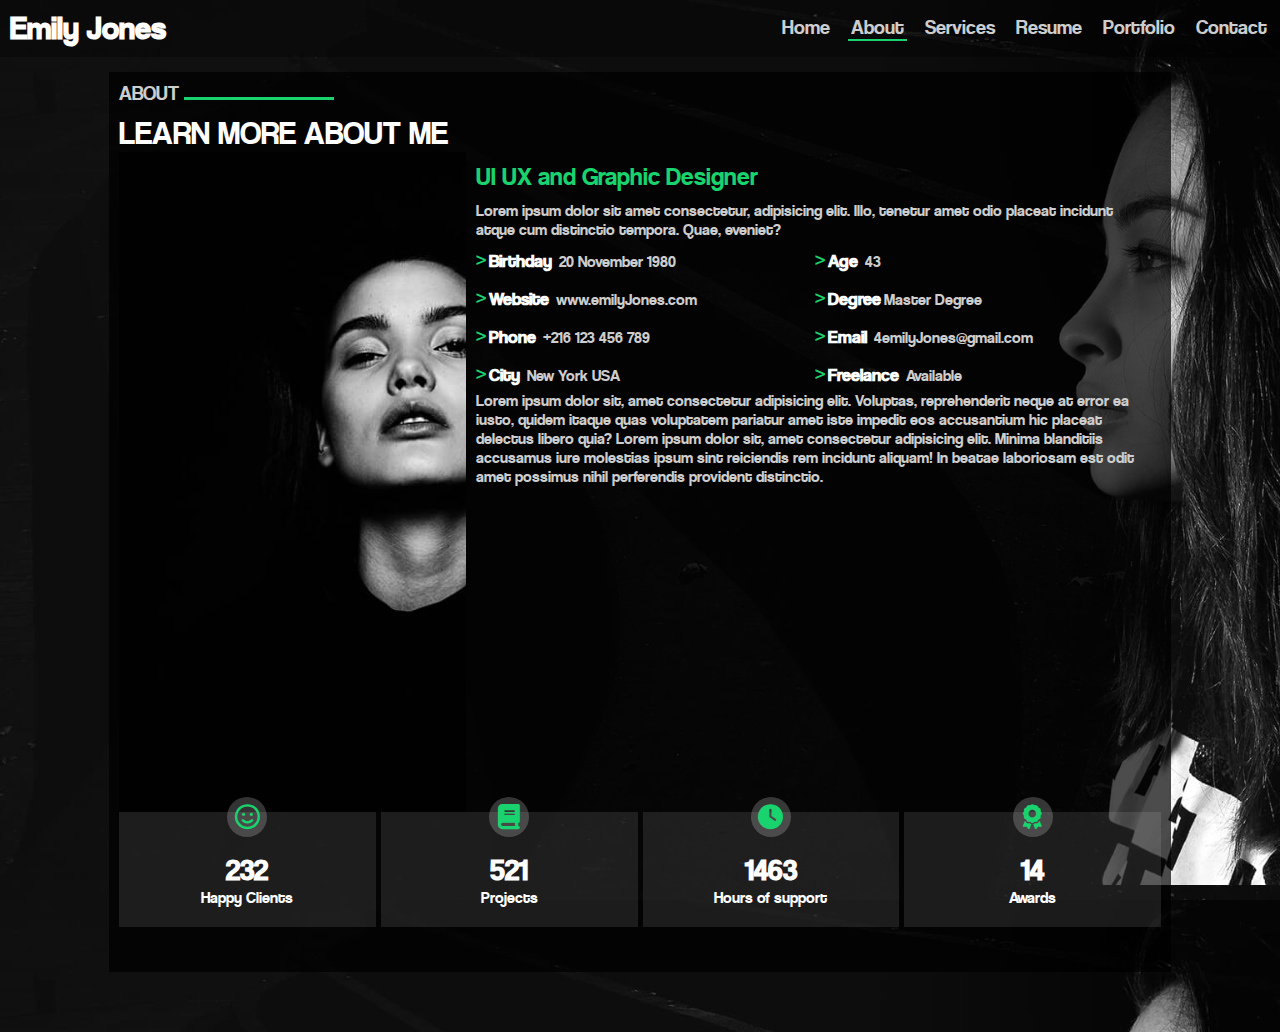
==== about.html @ 3c29d018 "adding about page" ====
<html lang="en">
<head>
    <meta charset="UTF-8">
    <meta name="viewport" content="width=device-width, initial-scale=1.0">
    <title>About Me</title>
    <link rel="stylesheet" href="./styles/about.css">
    <link rel="stylesheet" href="https://cdnjs.cloudflare.com/ajax/libs/font-awesome/6.4.2/css/all.min.css">

</head>
<body>
    <div class="navbar">
        <div class="navbarTitle">
            Emily Jones
        </div>
        <div class="navbarItems">
            <ul class="menuItems">
                <li class="navbarItem"><a href="#">Home</a></li>
                <li class="navbarItem active"><a href="#">About</a></li>
                <li class="navbarItem"><a href="#">Services</a></li>
                <li class="navbarItem"><a href="#">Resume</a></li>
                <li class="navbarItem"><a href="#">Portfolio</a></li>
                <li class="navbarItem" ><a href="#">Contact</a></li>
            </ul>
        </div>
    </div>
    <div class="container">
        <div class="content">
            <div class="contentTitle">
                <div class="about">
                    <p>About</p>
                    <div class="hrLine"></div>
                </div>
                <div class="aboutMe">Learn More About Me</div>
            </div>
            <div class="contentBody">
                <div class="personalImage"></div>
                <div class="personalInformations">
                    <p>UI UX and Graphic Designer</p>
                    <p>Lorem ipsum dolor sit amet consectetur, adipisicing elit. Illo, tenetur amet odio placeat incidunt atque cum distinctio tempora. Quae, eveniet?</p>
                    <div class="informations">
                        <div class="birthday">
                            <span class="icon">&gt;</span><span class="desc">Birthday</span> 20 November 1980
                        </div>
                        <div class="age">
                            <span class="icon">&gt;</span><span class="desc">Age</span> 43
                        </div>
                        <div class="website">
                            <span class="icon">&gt;</span><span class="desc">Website</span> www.emilyJones.com
                        </div>
                        <div class="degree">
                            <span class="icon">&gt;</span><span class="desc">Degree</span>Master Degree
                        </div>
                        <div class="phone">
                            <span class="icon">&gt;</span><span class="desc">Phone</span> +216 123 456 789 
                        </div>
                        <div class="email">
                            <span class="icon">&gt;</span><span class="desc">Email</span> 4emilyJones@gmail.com
                        </div>
                        <div class="city">
                            <span class="icon">&gt;</span><span class="desc">City</span> New York USA
                        </div>
                        <div class="freelance">
                            <span class="icon">&gt;</span><span class="desc">Freelance</span> Available
                        </div>
                    </div>
                    <p>Lorem ipsum dolor sit, amet consectetur adipisicing elit. Voluptas, reprehenderit neque at error ea iusto, quidem itaque quas voluptatem pariatur amet iste impedit eos accusantium hic placeat delectus libero quia?
                        Lorem ipsum dolor sit, amet consectetur adipisicing elit. Minima blanditiis accusamus iure molestias ipsum sint reiciendis rem incidunt aliquam! In beatae laboriosam est odit amet possimus nihil perferendis provident distinctio.
                    </p>
                </div>
                <div class="dataBoxes">
                    <div class="box">
                        <div class="boxIcon">
                            <div><i class=" faIcon fa-regular fa-face-smile"></i></div>
                        </div>
                   
                            <div class="boxtitle">232</div>
                            <div class="boxDescription">Happy Clients</div>
                        
                     
                    </div>
                    <div class="box">
                        <div class="boxIcon">
                            <div><i class=" faIcon fa-solid fa-book"></i></div>
                        </div>
                   
                            <div class="boxtitle">521</div>
                            <div class="boxDescription">Projects</div>
                        
                     
                    </div>
                    <div class="box">
                        <div class="boxIcon">
                            <div><i class=" faIcon fa-solid fa-clock"></i></div>
                        </div>
                   
                            <div class="boxtitle">1463</div>
                            <div class="boxDescription">Hours of support</div>
                        
                     
                    </div>
                    <div class="box">
                        <div class="boxIcon">
                            <div><i class=" faIcon fa-solid fa-award"></i></div>
                        </div>
                   
                            <div class="boxtitle">14</div>
                            <div class="boxDescription">Awards</div>
                        
                     
                    </div>
                </div>
            </div>
        </div>
    </div>
</body>
</html>
---- styles/about.css ----
@font-face {
    font-family:'Coolvetica' ;
    src: url("../assets/fonts/coolvetica/coolvetica_compressed_hv-webfont.woff");
    src: url("../assets/fonts/coolvetica/coolvetica_rg-webfont.woff2");
}
:root{
    --blackColor:rgba(0,0,0,0.3);
    --grayColor:rgb(205, 205, 205);
    --greenColor:#18D36E;
    --fontSize1:32px;
    --fontSize2:25px;
    --paragraphFont:20px;
    --fontPrincipal:"Coolvetica";
    --backgroundImage: url("../assets/img/bg.jpg");
    --personalImage:url("../assets/img/me.jpg")
}
body{
    background-image:var(--backgroundImage);
    background-size: cover;
    font-family: var(--fontPrincipal);
}

*
{
    margin: 0;
    padding: 0;
    box-sizing: border-box;
    font-family:var(--fontPrincipal);
}
.navbar
{
background-color: var(--blackColor);
color: var(--grayColor);
display: flex;
justify-content: space-between;
padding: 10px;
align-items: center;
}

    .navbarTitle
    {
        font-size: var(--fontSize1);
        font-weight: bold;
        font-family:var(--fontPrincipal);
        color: white;
    }
    .menuItems
    {
        display: flex;
        list-style: none;
        column-gap: 15px;
        
    }
        a
        {
            color: var(--grayColor);
            text-decoration: none;
            font-size:var(--paragraphFont);
            padding: 3px;
        }
        .active
        {
            border-bottom: 2px solid var(--greenColor);
            color: white ;
        }
.container
{
    width: 100%;
    height: 92.2vh;
   display: flex;
   justify-content: center;
   padding: 15px;
   padding-bottom: 0;
}
    .content
    {
        width: 85%;
        height: 100vh;
        background-color:rgba(0,0,0,0.7);
        padding: 10px;
    }
        .contentTitle
        {
            color: var(--grayColor);
            text-transform: uppercase;
        }
            .about
            {
                font-size: var(--paragraphFont);
                display: flex;
                align-items: baseline;
            }
            .hrLine
            {
                width: 150px;
                height: 3px;
                background-color: var(--greenColor);
                margin-left: 5px;
            }
            .aboutMe
            {
                font-size: var(--fontSize1);
                margin-top: 10px;
                color: #FFF;
            }
    .contentBody
    {
        display: grid;
        width: 100%;
        height: 100%;
        grid-template-areas:
        "personalImage personalInformations"
        "dataBoxes dataBoxes"
        ;
        grid-template-columns: 1fr 2fr;
        grid-template-rows: 3fr 1fr;
        
    }
        .personalImage
        {
            grid-area: personalImage;
            background-image: var(--personalImage);
            background-size: cover;
        }
        .personalInformations
        {
            grid-area:personalInformations ;
            color: var(--grayColor);
            padding: 10px;
        }
            .personalInformations p:first-child
            {
                font-size: var(--fontSize2);
                color: var(--greenColor);
            }
            .personalInformations p:nth-child(2)
            {
                margin-top: 10px;
            }
                .informations
                {
                    display: grid;
                    grid-template-areas: 
                    "birthday age"
                    "website degree"
                    "phone email"
                    "city freelance"
                    ;
                    row-gap: 15px;
                    margin-top: 10px;
                }
                .birthday
                {
                    grid-area: birthday;
                }
                .age{
                    grid-area: age;
                }
                .website
                {
                    grid-area: website;
                }
                .degree
                {
                    grid-area: degree;
                }
                .phone
                {
                    grid-area: phone;
                }
                .email
                {
                    grid-area: email;
                }
                .city
                {
                    grid-area: city;
                }
                .freelance
                {
                    grid-area:freelance;
                }
                    .icon
                    {
                        color: var(--greenColor);
                        font-size: var(--paragraphFont);
                    }
                    .desc
                    {
                        font-weight: bold;
                        color: white;
                        margin: 0 3px 0 3px;
                        font-size: 18px;
                    }
            .personalInformations p:last-child
            {
            margin-top: 5px;
            }
        .dataBoxes
        {
            grid-area: dataBoxes;
            display: grid;
            grid-template-areas: 
            "box1 box2 box3 box4";
            grid-template-columns:1fr 1fr 1fr 1fr ;
           column-gap: 5px;
            
        }
            .box 
            { 
                background-color:rgba(255,255,255,0.1 );
                padding: 10px;
                color: white;
                display: flex;
                flex-direction: column;
                align-items: center;
                height: fit-content;
            }
                .boxTitle
                {
                    font-size: 30px;
                    font-weight: bold;
                }
                .boxIcon
                {
                    color: var(--greenColor);
                    font-size: 25px;
                    width: 40px;
                   height: 40px;
                   border-radius: 50%;
                    background-color: rgba(255,255,255,0.2);
                   display: flex;
                   justify-content: center;
                   align-items: center;
                } 
                .boxIcon
                {
                    position: relative;
                    bottom: 25px; 
                }
                .boxDescription,.boxtitle
                {
                    position: relative;
                    bottom: 10px;
                }
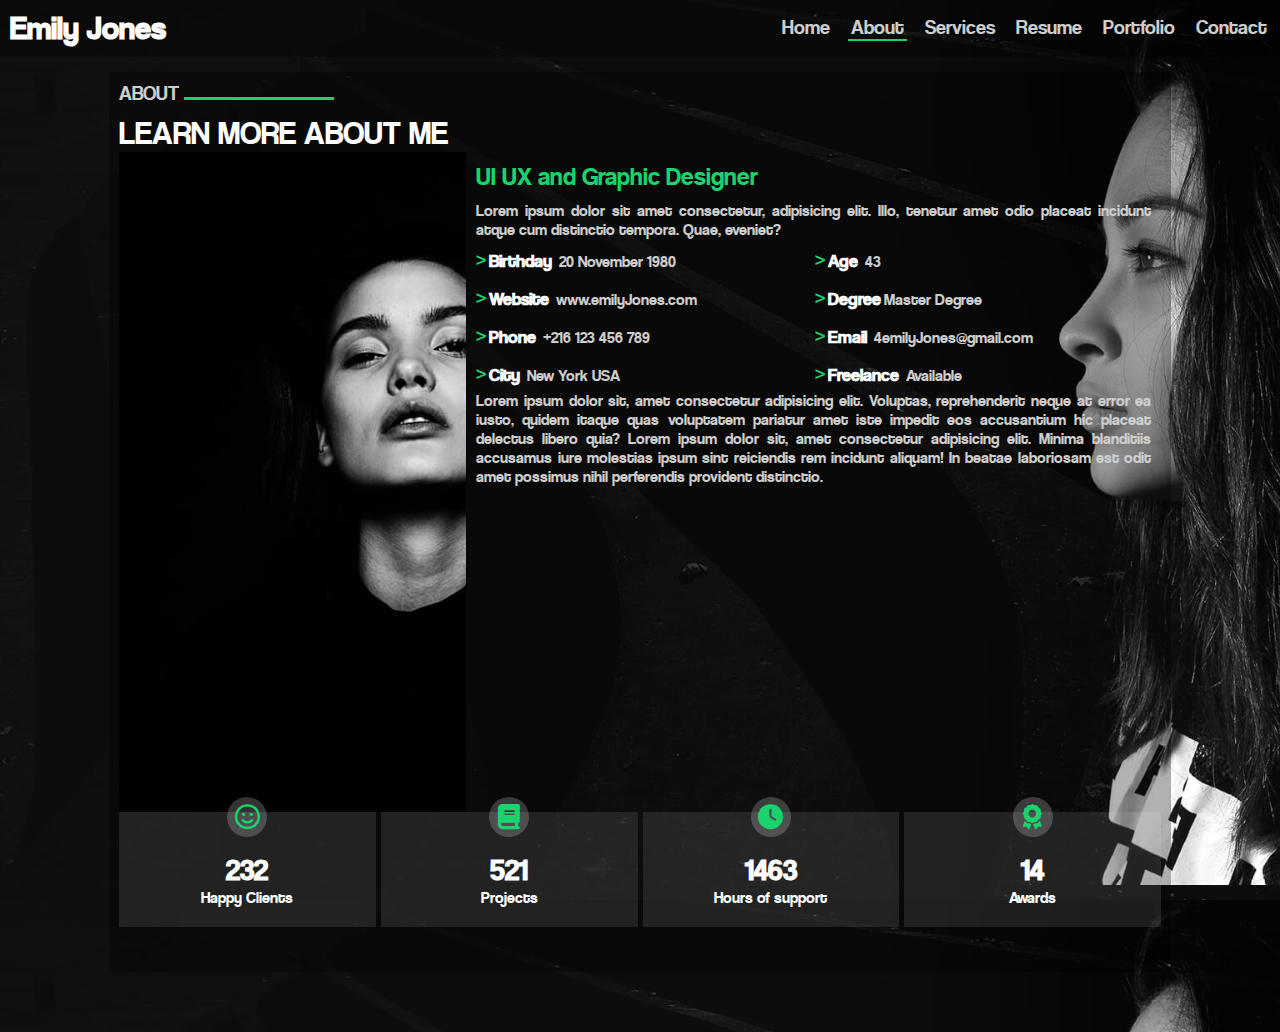
==== commit 16662937: "adding media query" ====
--- a/about.html
+++ b/about.html
@@ -63,7 +63,7 @@
                             <span class="icon">&gt;</span><span class="desc">Freelance</span> Available
                         </div>
                     </div>
-                    <p>Lorem ipsum dolor sit, amet consectetur adipisicing elit. Voluptas, reprehenderit neque at error ea iusto, quidem itaque quas voluptatem pariatur amet iste impedit eos accusantium hic placeat delectus libero quia?
+                    <p class="p3">Lorem ipsum dolor sit, amet consectetur adipisicing elit. Voluptas, reprehenderit neque at error ea iusto, quidem itaque quas voluptatem pariatur amet iste impedit eos accusantium hic placeat delectus libero quia?
                         Lorem ipsum dolor sit, amet consectetur adipisicing elit. Minima blanditiis accusamus iure molestias ipsum sint reiciendis rem incidunt aliquam! In beatae laboriosam est odit amet possimus nihil perferendis provident distinctio.
                     </p>
                 </div>
--- a/styles/about.css
+++ b/styles/about.css
@@ -70,13 +70,14 @@
    display: flex;
    justify-content: center;
    padding: 15px;
+  
    padding-bottom: 0;
 }
     .content
     {
         width: 85%;
         height: 100vh;
-        background-color:rgba(0,0,0,0.7);
+        background-color:rgb(0,0,0,0.3);
         padding: 10px;
     }
         .contentTitle
@@ -149,6 +150,11 @@
                     row-gap: 15px;
                     margin-top: 10px;
                 }
+                    p
+                    {
+                         text-align: justify;
+                        text-justify: inter-word; 
+                    }
                 .birthday
                 {
                     grid-area: birthday;
@@ -242,4 +248,52 @@
                 {
                     position: relative;
                     bottom: 10px;
-                }+                }
+@media screen and (max-width:768px) {
+    .navbar
+    {
+        flex-direction: column;
+       align-items: flex-start;
+    }
+    .navbarTitle
+    {
+        margin-bottom: 10px;
+        font-size: 20px;
+    }
+    a
+        {
+            font-size:16px;
+        }
+     .content
+    {
+        height: auto;
+    }
+    .container
+    {
+        height: auto;
+    } 
+    .contentBody
+    {
+        grid-template-areas: 
+        "personalImage"
+        "personalInformations"
+        "dataBoxes"
+        ;
+        grid-template-columns: 1fr;
+        grid-template-rows: auto;
+        row-gap: 0;
+    }
+    .personalImage
+    {
+        height:600px;
+        background-size:contain;
+        background-repeat: no-repeat;
+    }
+    .dataBoxes
+    {
+        grid-template-areas:
+        "box1 box2 "
+        "box3 box4";
+        grid-template-columns: 1fr 1fr ;
+    }
+}
